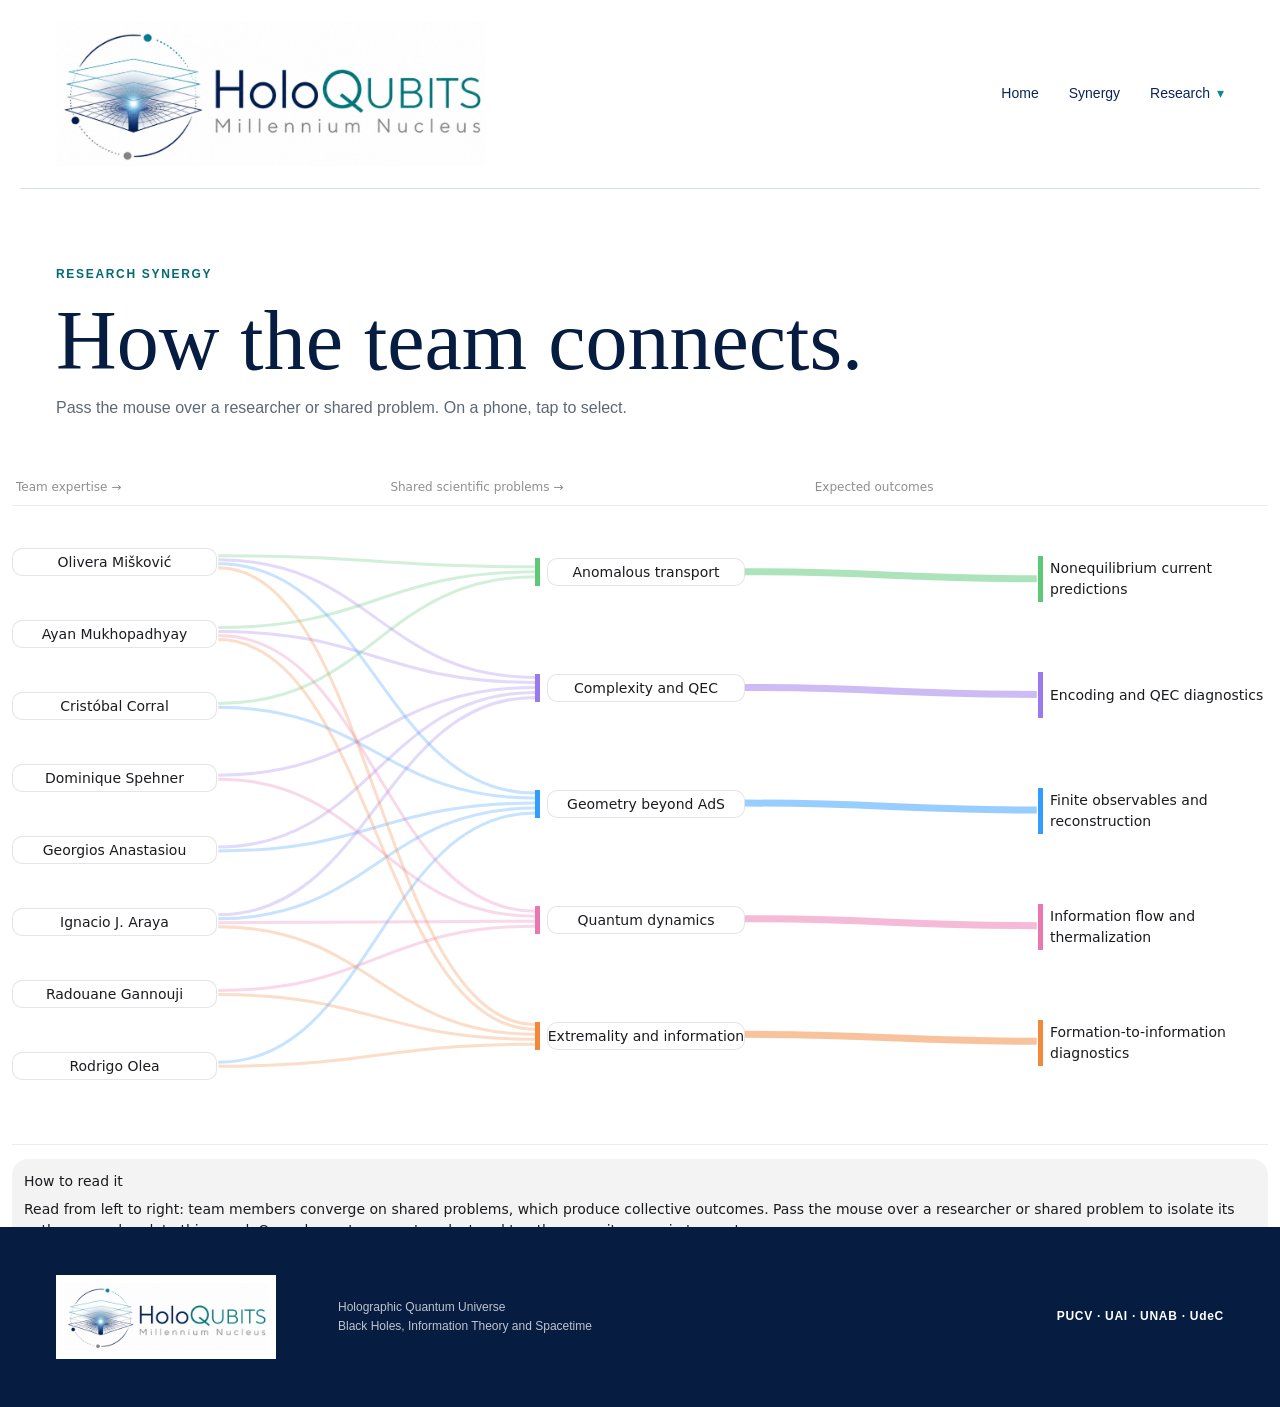
==== synergy/index.html @ b35fc0a8 "Add files via upload" ====
<!doctype html><html lang="en"><head><meta charset="utf-8"><meta name="viewport" content="width=device-width,initial-scale=1"><title>Research Synergy | HoloQUBITS</title><link rel="stylesheet" href="../assets/style.css"></head><body data-root=".."><div id="site-header"></div><main><section class="synergy-heading"><p class="kicker">Research synergy</p><h1>How the team connects.</h1><p>Pass the mouse over a researcher or shared problem. On a phone, tap to select.</p></section><iframe class="synergy-frame" src="map/index.html" title="Interactive HoloQUBITS research synergy map"></iframe></main><div id="site-footer"></div><script src="../assets/site.js"></script></body></html>
---- assets/style.css ----
:root{--navy:#092657;--deep:#061c41;--teal:#078a94;--teal-dark:#056b73;--ink:#18202b;--muted:#5e6875;--paper:#fff;--line:#d7e0e4}*{box-sizing:border-box}html,body{margin:0;background:var(--paper);color:var(--ink);font-family:Arial,Helvetica,sans-serif}a{color:inherit;text-decoration:none}.site-header{position:relative;z-index:20;max-width:1240px;min-height:128px;margin:auto;padding:22px 36px;display:flex;align-items:center;justify-content:space-between;gap:36px;border-bottom:1px solid var(--line)}.logo-link{display:block;flex:0 1 430px}.logo-link img{display:block;width:min(100%,430px)}.site-header nav{display:flex;align-items:center;gap:30px;color:var(--navy);font-size:14px}.site-header nav>a,.research-menu summary{padding:8px 0;border-bottom:1px solid transparent}.site-header nav>a:hover,.research-menu[open] summary{color:var(--teal-dark);border-color:var(--teal)}.research-menu{position:relative}.research-menu summary{cursor:pointer;list-style:none}.research-menu summary::-webkit-details-marker{display:none}.research-menu summary::after{content:"▾";margin-left:7px;color:var(--teal)}.research-menu>div{position:absolute;top:calc(100% + 12px);right:0;width:340px;padding:7px 16px;background:#fff;border:1px solid var(--line);box-shadow:0 14px 34px rgba(6,28,65,.12)}.research-menu>div a{display:block;padding:12px 0;border-bottom:1px solid var(--line);color:var(--deep);font-family:Georgia,serif;font-size:15px}.research-menu>div a:last-child{border-bottom:0}.home-intro{max-width:960px;margin:auto;padding:70px 36px 88px}.kicker,.section-label{margin:0 0 18px;color:var(--teal-dark);font-size:12px;font-weight:700;letter-spacing:.14em;text-transform:uppercase}.home-intro h1,.topic-detail h1{margin:0;color:var(--deep);font-family:Georgia,serif;font-size:clamp(54px,7vw,82px);font-weight:400;letter-spacing:-.035em;line-height:1}.name-explanation{margin:34px 0 0;padding:23px 0;color:var(--navy);border-top:1px solid var(--teal);border-bottom:1px solid var(--line);font-family:Georgia,serif;font-size:21px;line-height:1.55}.name-explanation strong{color:var(--teal-dark)}.name-explanation em{font-style:normal}.home-copy{max-width:820px;padding-top:34px}.home-copy p{margin:0;color:var(--muted);font-family:Georgia,serif;font-size:17px;line-height:1.72}.home-copy p+p{margin-top:24px}footer{min-height:180px;padding:42px max(36px,calc((100vw - 1168px)/2));display:grid;grid-template-columns:240px 1fr auto;gap:42px;align-items:center;color:rgba(255,255,255,.74);background:var(--deep);font-size:12px;line-height:1.6}footer img{display:block;width:220px;padding:8px;background:white}footer p{margin:0}.institutions{color:white;font-weight:700;letter-spacing:.06em}.topic-detail{max-width:1168px;margin:auto;padding:78px 0 92px}.topic-detail h1{max-width:980px}.detail-question{max-width:900px;margin:34px 0 68px;color:var(--teal-dark);font-family:Georgia,serif;font-size:24px;line-height:1.45}.research-dossier{border-top:1px solid var(--navy)}.research-dossier section{padding:38px 0;border-bottom:1px solid var(--line)}.research-dossier p:not(.section-label):not(.dossier-index),.research-dossier li{color:var(--muted);font-size:16px;line-height:1.78}.research-dossier p{margin-top:0}.research-perspective{max-width:900px}.research-perspective p+p{margin-top:18px}.research-list-section{display:grid;grid-template-columns:72px minmax(0,1fr);gap:28px}.dossier-index{margin:2px 0 0;color:var(--teal-dark);font-family:Georgia,serif;font-size:20px;font-style:italic}.research-list-section h2{margin:0 0 23px;color:var(--deep);font-family:Georgia,serif;font-size:28px;font-weight:400}.research-list-section ol{margin:0;padding:0;list-style:none;counter-reset:item}.research-list-section li{position:relative;min-height:46px;padding:0 0 16px 42px;counter-increment:item}.research-list-section li+li{padding-top:16px;border-top:1px solid var(--line)}.research-list-section li::before{content:counter(item,decimal-leading-zero);position:absolute;left:0;color:var(--teal-dark);font-family:Georgia,serif;font-size:13px}.research-list-section li+li::before{top:16px}.research-contribution{max-width:940px}.research-contribution>p:last-child{color:var(--deep)!important;font-family:Georgia,serif;font-size:21px!important;line-height:1.6!important}.research-connection{max-width:860px}.topic-pagination{margin-top:48px;padding-top:28px;display:flex;justify-content:space-between;gap:30px;border-top:1px solid var(--navy);color:var(--navy);font-weight:700}.topic-pagination a{max-width:46%;display:flex;gap:10px;align-items:baseline}.topic-pagination a:last-child{margin-left:auto;text-align:right}.topic-pagination span{font-family:Georgia,serif;font-size:16px;font-weight:400;line-height:1.35}.synergy-heading{max-width:1168px;margin:auto;padding:78px 0 34px}.synergy-heading h1{max-width:900px;margin:0;color:var(--deep);font-family:Georgia,serif;font-size:clamp(50px,7vw,84px);font-weight:400;line-height:1}.synergy-heading>p:last-child{color:var(--muted)}.synergy-frame{display:block;width:100%;min-height:760px;border:0;background:#111}@media(max-width:900px){.site-header{min-height:110px;padding:18px 26px}.logo-link{flex-basis:330px}.topic-detail,.synergy-heading{padding-left:26px;padding-right:26px}footer{grid-template-columns:210px 1fr;padding:36px 26px}.institutions{grid-column:2}}@media(max-width:620px){.site-header{min-height:auto;padding:12px 18px 16px;flex-direction:column;align-items:flex-start;gap:7px}.logo-link{flex-basis:auto}.logo-link img{width:min(100%,285px)}.site-header nav{width:100%;gap:22px;font-size:13px}.research-menu>div{left:0;right:auto;width:min(340px,calc(100vw - 36px))}.home-intro{padding:48px 18px 58px}.home-intro h1{font-size:50px}.name-explanation{margin-top:26px;padding:19px 0;font-size:18px}.home-copy{padding-top:28px}.home-copy p{font-size:17px}footer{grid-template-columns:1fr;padding:35px 18px}footer img{width:210px}.institutions{grid-column:1}.topic-detail,.synergy-heading{padding:58px 18px 70px}.topic-detail h1,.synergy-heading h1{font-size:48px}.detail-question{margin:28px 0 50px;font-size:21px}.research-dossier section{padding:31px 0}.research-list-section{grid-template-columns:42px minmax(0,1fr);gap:12px}.research-list-section h2{font-size:24px}.research-dossier p:not(.section-label):not(.dossier-index),.research-dossier li{font-size:15px}.topic-pagination{flex-direction:column}.topic-pagination a{max-width:none}.topic-pagination a:last-child{margin-left:0;text-align:left}.synergy-frame{min-height:900px}}
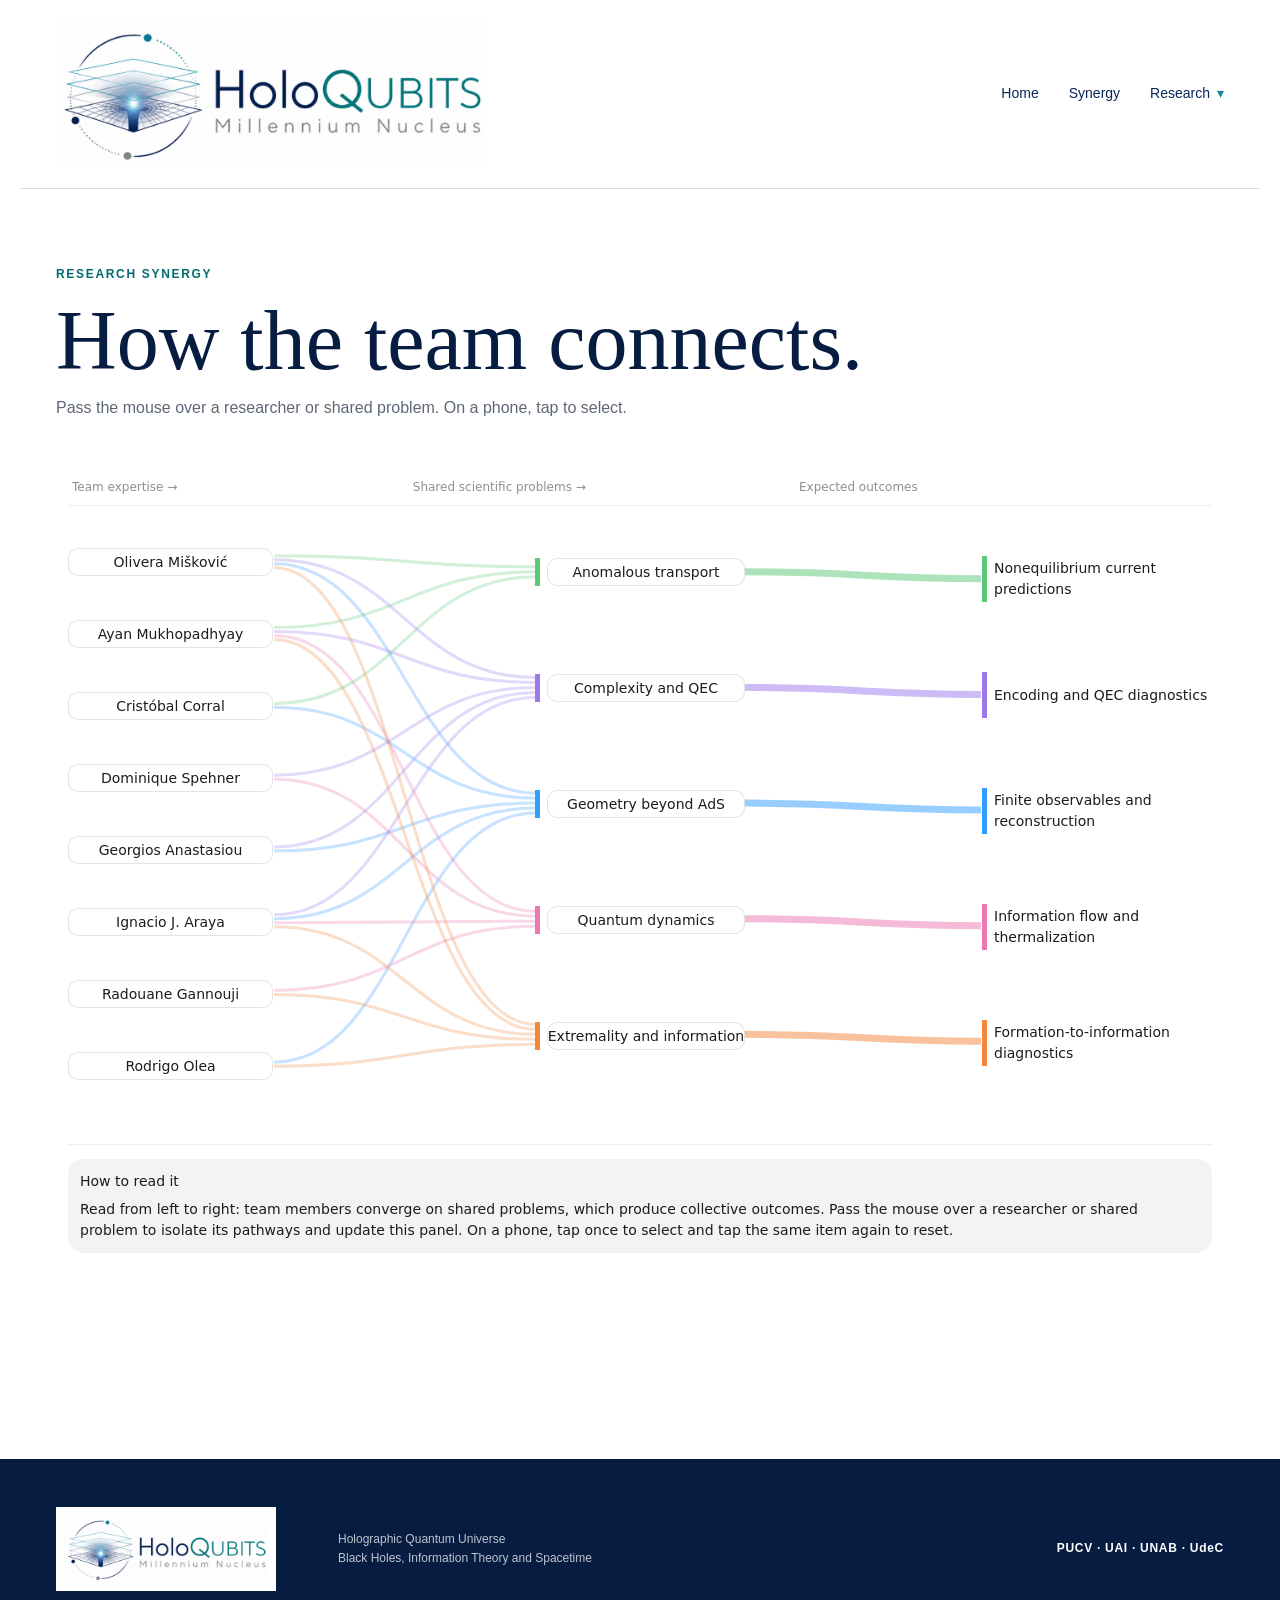
==== commit 1c5eb570: "Add files via upload" ====
--- a/synergy/index.html
+++ b/synergy/index.html
@@ -1 +1 @@
-<!doctype html><html lang="en"><head><meta charset="utf-8"><meta name="viewport" content="width=device-width,initial-scale=1"><title>Research Synergy | HoloQUBITS</title><link rel="stylesheet" href="../assets/style.css"></head><body data-root=".."><div id="site-header"></div><main><section class="synergy-heading"><p class="kicker">Research synergy</p><h1>How the team connects.</h1><p>Pass the mouse over a researcher or shared problem. On a phone, tap to select.</p></section><iframe class="synergy-frame" src="map/index.html" title="Interactive HoloQUBITS research synergy map"></iframe></main><div id="site-footer"></div><script src="../assets/site.js"></script></body></html>
+<!doctype html><html lang="en"><head><meta charset="utf-8"><meta name="viewport" content="width=device-width,initial-scale=1"><title>Research Synergy | HoloQUBITS</title><link rel="stylesheet" href="../assets/style.css"></head><body data-root=".."><div id="site-header"></div><main><section class="synergy-heading"><p class="kicker">Research synergy</p><h1>How the team connects.</h1><p>Pass the mouse over a researcher or shared problem. On a phone, tap to select.</p></section><div class="synergy-embed"><iframe class="synergy-frame" src="map/index.html" title="Interactive HoloQUBITS research synergy map" scrolling="no"></iframe></div></main><div id="site-footer"></div><script src="../assets/site.js"></script></body></html>
--- a/assets/style.css
+++ b/assets/style.css
@@ -1 +1 @@
-:root{--navy:#092657;--deep:#061c41;--teal:#078a94;--teal-dark:#056b73;--ink:#18202b;--muted:#5e6875;--paper:#fff;--line:#d7e0e4}*{box-sizing:border-box}html,body{margin:0;background:var(--paper);color:var(--ink);font-family:Arial,Helvetica,sans-serif}a{color:inherit;text-decoration:none}.site-header{position:relative;z-index:20;max-width:1240px;min-height:128px;margin:auto;padding:22px 36px;display:flex;align-items:center;justify-content:space-between;gap:36px;border-bottom:1px solid var(--line)}.logo-link{display:block;flex:0 1 430px}.logo-link img{display:block;width:min(100%,430px)}.site-header nav{display:flex;align-items:center;gap:30px;color:var(--navy);font-size:14px}.site-header nav>a,.research-menu summary{padding:8px 0;border-bottom:1px solid transparent}.site-header nav>a:hover,.research-menu[open] summary{color:var(--teal-dark);border-color:var(--teal)}.research-menu{position:relative}.research-menu summary{cursor:pointer;list-style:none}.research-menu summary::-webkit-details-marker{display:none}.research-menu summary::after{content:"▾";margin-left:7px;color:var(--teal)}.research-menu>div{position:absolute;top:calc(100% + 12px);right:0;width:340px;padding:7px 16px;background:#fff;border:1px solid var(--line);box-shadow:0 14px 34px rgba(6,28,65,.12)}.research-menu>div a{display:block;padding:12px 0;border-bottom:1px solid var(--line);color:var(--deep);font-family:Georgia,serif;font-size:15px}.research-menu>div a:last-child{border-bottom:0}.home-intro{max-width:960px;margin:auto;padding:70px 36px 88px}.kicker,.section-label{margin:0 0 18px;color:var(--teal-dark);font-size:12px;font-weight:700;letter-spacing:.14em;text-transform:uppercase}.home-intro h1,.topic-detail h1{margin:0;color:var(--deep);font-family:Georgia,serif;font-size:clamp(54px,7vw,82px);font-weight:400;letter-spacing:-.035em;line-height:1}.name-explanation{margin:34px 0 0;padding:23px 0;color:var(--navy);border-top:1px solid var(--teal);border-bottom:1px solid var(--line);font-family:Georgia,serif;font-size:21px;line-height:1.55}.name-explanation strong{color:var(--teal-dark)}.name-explanation em{font-style:normal}.home-copy{max-width:820px;padding-top:34px}.home-copy p{margin:0;color:var(--muted);font-family:Georgia,serif;font-size:17px;line-height:1.72}.home-copy p+p{margin-top:24px}footer{min-height:180px;padding:42px max(36px,calc((100vw - 1168px)/2));display:grid;grid-template-columns:240px 1fr auto;gap:42px;align-items:center;color:rgba(255,255,255,.74);background:var(--deep);font-size:12px;line-height:1.6}footer img{display:block;width:220px;padding:8px;background:white}footer p{margin:0}.institutions{color:white;font-weight:700;letter-spacing:.06em}.topic-detail{max-width:1168px;margin:auto;padding:78px 0 92px}.topic-detail h1{max-width:980px}.detail-question{max-width:900px;margin:34px 0 68px;color:var(--teal-dark);font-family:Georgia,serif;font-size:24px;line-height:1.45}.research-dossier{border-top:1px solid var(--navy)}.research-dossier section{padding:38px 0;border-bottom:1px solid var(--line)}.research-dossier p:not(.section-label):not(.dossier-index),.research-dossier li{color:var(--muted);font-size:16px;line-height:1.78}.research-dossier p{margin-top:0}.research-perspective{max-width:900px}.research-perspective p+p{margin-top:18px}.research-list-section{display:grid;grid-template-columns:72px minmax(0,1fr);gap:28px}.dossier-index{margin:2px 0 0;color:var(--teal-dark);font-family:Georgia,serif;font-size:20px;font-style:italic}.research-list-section h2{margin:0 0 23px;color:var(--deep);font-family:Georgia,serif;font-size:28px;font-weight:400}.research-list-section ol{margin:0;padding:0;list-style:none;counter-reset:item}.research-list-section li{position:relative;min-height:46px;padding:0 0 16px 42px;counter-increment:item}.research-list-section li+li{padding-top:16px;border-top:1px solid var(--line)}.research-list-section li::before{content:counter(item,decimal-leading-zero);position:absolute;left:0;color:var(--teal-dark);font-family:Georgia,serif;font-size:13px}.research-list-section li+li::before{top:16px}.research-contribution{max-width:940px}.research-contribution>p:last-child{color:var(--deep)!important;font-family:Georgia,serif;font-size:21px!important;line-height:1.6!important}.research-connection{max-width:860px}.topic-pagination{margin-top:48px;padding-top:28px;display:flex;justify-content:space-between;gap:30px;border-top:1px solid var(--navy);color:var(--navy);font-weight:700}.topic-pagination a{max-width:46%;display:flex;gap:10px;align-items:baseline}.topic-pagination a:last-child{margin-left:auto;text-align:right}.topic-pagination span{font-family:Georgia,serif;font-size:16px;font-weight:400;line-height:1.35}.synergy-heading{max-width:1168px;margin:auto;padding:78px 0 34px}.synergy-heading h1{max-width:900px;margin:0;color:var(--deep);font-family:Georgia,serif;font-size:clamp(50px,7vw,84px);font-weight:400;line-height:1}.synergy-heading>p:last-child{color:var(--muted)}.synergy-frame{display:block;width:100%;min-height:760px;border:0;background:#111}@media(max-width:900px){.site-header{min-height:110px;padding:18px 26px}.logo-link{flex-basis:330px}.topic-detail,.synergy-heading{padding-left:26px;padding-right:26px}footer{grid-template-columns:210px 1fr;padding:36px 26px}.institutions{grid-column:2}}@media(max-width:620px){.site-header{min-height:auto;padding:12px 18px 16px;flex-direction:column;align-items:flex-start;gap:7px}.logo-link{flex-basis:auto}.logo-link img{width:min(100%,285px)}.site-header nav{width:100%;gap:22px;font-size:13px}.research-menu>div{left:0;right:auto;width:min(340px,calc(100vw - 36px))}.home-intro{padding:48px 18px 58px}.home-intro h1{font-size:50px}.name-explanation{margin-top:26px;padding:19px 0;font-size:18px}.home-copy{padding-top:28px}.home-copy p{font-size:17px}footer{grid-template-columns:1fr;padding:35px 18px}footer img{width:210px}.institutions{grid-column:1}.topic-detail,.synergy-heading{padding:58px 18px 70px}.topic-detail h1,.synergy-heading h1{font-size:48px}.detail-question{margin:28px 0 50px;font-size:21px}.research-dossier section{padding:31px 0}.research-list-section{grid-template-columns:42px minmax(0,1fr);gap:12px}.research-list-section h2{font-size:24px}.research-dossier p:not(.section-label):not(.dossier-index),.research-dossier li{font-size:15px}.topic-pagination{flex-direction:column}.topic-pagination a{max-width:none}.topic-pagination a:last-child{margin-left:0;text-align:left}.synergy-frame{min-height:900px}}
+:root{--navy:#092657;--deep:#061c41;--teal:#078a94;--teal-dark:#056b73;--ink:#18202b;--muted:#5e6875;--paper:#fff;--line:#d7e0e4}*{box-sizing:border-box}html,body{margin:0;background:var(--paper);color:var(--ink);font-family:Arial,Helvetica,sans-serif}a{color:inherit;text-decoration:none}.site-header{position:relative;z-index:20;max-width:1240px;min-height:128px;margin:auto;padding:22px 36px;display:flex;align-items:center;justify-content:space-between;gap:36px;border-bottom:1px solid var(--line)}.logo-link{display:block;flex:0 1 430px}.logo-link img{display:block;width:min(100%,430px)}.site-header nav{display:flex;align-items:center;gap:30px;color:var(--navy);font-size:14px}.site-header nav>a,.research-menu summary{padding:8px 0;border-bottom:1px solid transparent}.site-header nav>a:hover,.research-menu[open] summary{color:var(--teal-dark);border-color:var(--teal)}.research-menu{position:relative}.research-menu summary{cursor:pointer;list-style:none}.research-menu summary::-webkit-details-marker{display:none}.research-menu summary::after{content:"▾";margin-left:7px;color:var(--teal)}.research-menu>div{position:absolute;top:calc(100% + 12px);right:0;width:340px;padding:7px 16px;background:#fff;border:1px solid var(--line);box-shadow:0 14px 34px rgba(6,28,65,.12)}.research-menu>div a{display:block;padding:12px 0;border-bottom:1px solid var(--line);color:var(--deep);font-family:Georgia,serif;font-size:15px}.research-menu>div a:last-child{border-bottom:0}.home-intro{max-width:960px;margin:auto;padding:70px 36px 88px}.kicker,.section-label{margin:0 0 18px;color:var(--teal-dark);font-size:12px;font-weight:700;letter-spacing:.14em;text-transform:uppercase}.home-intro h1,.topic-detail h1{margin:0;color:var(--deep);font-family:Georgia,serif;font-size:clamp(54px,7vw,82px);font-weight:400;letter-spacing:-.035em;line-height:1}.name-explanation{margin:34px 0 0;padding:23px 0;color:var(--navy);border-top:1px solid var(--teal);border-bottom:1px solid var(--line);font-family:Georgia,serif;font-size:21px;line-height:1.55}.name-explanation strong{color:var(--teal-dark)}.name-explanation em{font-style:normal}.home-copy{max-width:820px;padding-top:34px}.home-copy p{margin:0;color:var(--muted);font-family:Georgia,serif;font-size:17px;line-height:1.72}.home-copy p+p{margin-top:24px}footer{min-height:180px;padding:42px max(36px,calc((100vw - 1168px)/2));display:grid;grid-template-columns:240px 1fr auto;gap:42px;align-items:center;color:rgba(255,255,255,.74);background:var(--deep);font-size:12px;line-height:1.6}footer img{display:block;width:220px;padding:8px;background:white}footer p{margin:0}.institutions{color:white;font-weight:700;letter-spacing:.06em}.topic-detail{max-width:1168px;margin:auto;padding:78px 0 92px}.topic-detail h1{max-width:980px}.detail-question{max-width:900px;margin:34px 0 68px;color:var(--teal-dark);font-family:Georgia,serif;font-size:24px;line-height:1.45}.research-dossier{border-top:1px solid var(--navy)}.research-dossier section{padding:38px 0;border-bottom:1px solid var(--line)}.research-dossier p:not(.section-label):not(.dossier-index),.research-dossier li{color:var(--muted);font-size:16px;line-height:1.78}.research-dossier p{margin-top:0}.research-perspective{max-width:900px}.research-perspective p+p{margin-top:18px}.research-list-section{display:grid;grid-template-columns:72px minmax(0,1fr);gap:28px}.dossier-index{margin:2px 0 0;color:var(--teal-dark);font-family:Georgia,serif;font-size:20px;font-style:italic}.research-list-section h2{margin:0 0 23px;color:var(--deep);font-family:Georgia,serif;font-size:28px;font-weight:400}.research-list-section ol{margin:0;padding:0;list-style:none;counter-reset:item}.research-list-section li{position:relative;min-height:46px;padding:0 0 16px 42px;counter-increment:item}.research-list-section li+li{padding-top:16px;border-top:1px solid var(--line)}.research-list-section li::before{content:counter(item,decimal-leading-zero);position:absolute;left:0;color:var(--teal-dark);font-family:Georgia,serif;font-size:13px}.research-list-section li+li::before{top:16px}.research-contribution{max-width:940px}.research-contribution>p:last-child{color:var(--deep)!important;font-family:Georgia,serif;font-size:21px!important;line-height:1.6!important}.research-connection{max-width:860px}.topic-pagination{margin-top:48px;padding-top:28px;display:flex;justify-content:space-between;gap:30px;border-top:1px solid var(--navy);color:var(--navy);font-weight:700}.topic-pagination a{max-width:46%;display:flex;gap:10px;align-items:baseline}.topic-pagination a:last-child{margin-left:auto;text-align:right}.topic-pagination span{font-family:Georgia,serif;font-size:16px;font-weight:400;line-height:1.35}.synergy-heading{max-width:1168px;margin:auto;padding:78px 0 34px}.synergy-heading h1{max-width:900px;margin:0;color:var(--deep);font-family:Georgia,serif;font-size:clamp(50px,7vw,84px);font-weight:400;line-height:1}.synergy-heading>p:last-child{color:var(--muted)}.synergy-embed{max-width:1168px;margin:0 auto 72px;overflow:hidden;background:#fff}.synergy-frame{display:block;width:100%;height:920px;border:0;background:#fff;overflow:hidden}@media(max-width:900px){.site-header{min-height:110px;padding:18px 26px}.logo-link{flex-basis:330px}.topic-detail,.synergy-heading{padding-left:26px;padding-right:26px}footer{grid-template-columns:210px 1fr;padding:36px 26px}.institutions{grid-column:2}}@media(max-width:620px){.site-header{min-height:auto;padding:12px 18px 16px;flex-direction:column;align-items:flex-start;gap:7px}.logo-link{flex-basis:auto}.logo-link img{width:min(100%,285px)}.site-header nav{width:100%;gap:22px;font-size:13px}.research-menu>div{left:0;right:auto;width:min(340px,calc(100vw - 36px))}.home-intro{padding:48px 18px 58px}.home-intro h1{font-size:50px}.name-explanation{margin-top:26px;padding:19px 0;font-size:18px}.home-copy{padding-top:28px}.home-copy p{font-size:17px}footer{grid-template-columns:1fr;padding:35px 18px}footer img{width:210px}.institutions{grid-column:1}.topic-detail,.synergy-heading{padding:58px 18px 70px}.topic-detail h1,.synergy-heading h1{font-size:48px}.detail-question{margin:28px 0 50px;font-size:21px}.research-dossier section{padding:31px 0}.research-list-section{grid-template-columns:42px minmax(0,1fr);gap:12px}.research-list-section h2{font-size:24px}.research-dossier p:not(.section-label):not(.dossier-index),.research-dossier li{font-size:15px}.topic-pagination{flex-direction:column}.topic-pagination a{max-width:none}.topic-pagination a:last-child{margin-left:0;text-align:left}.synergy-embed{margin:0 18px 54px}}
